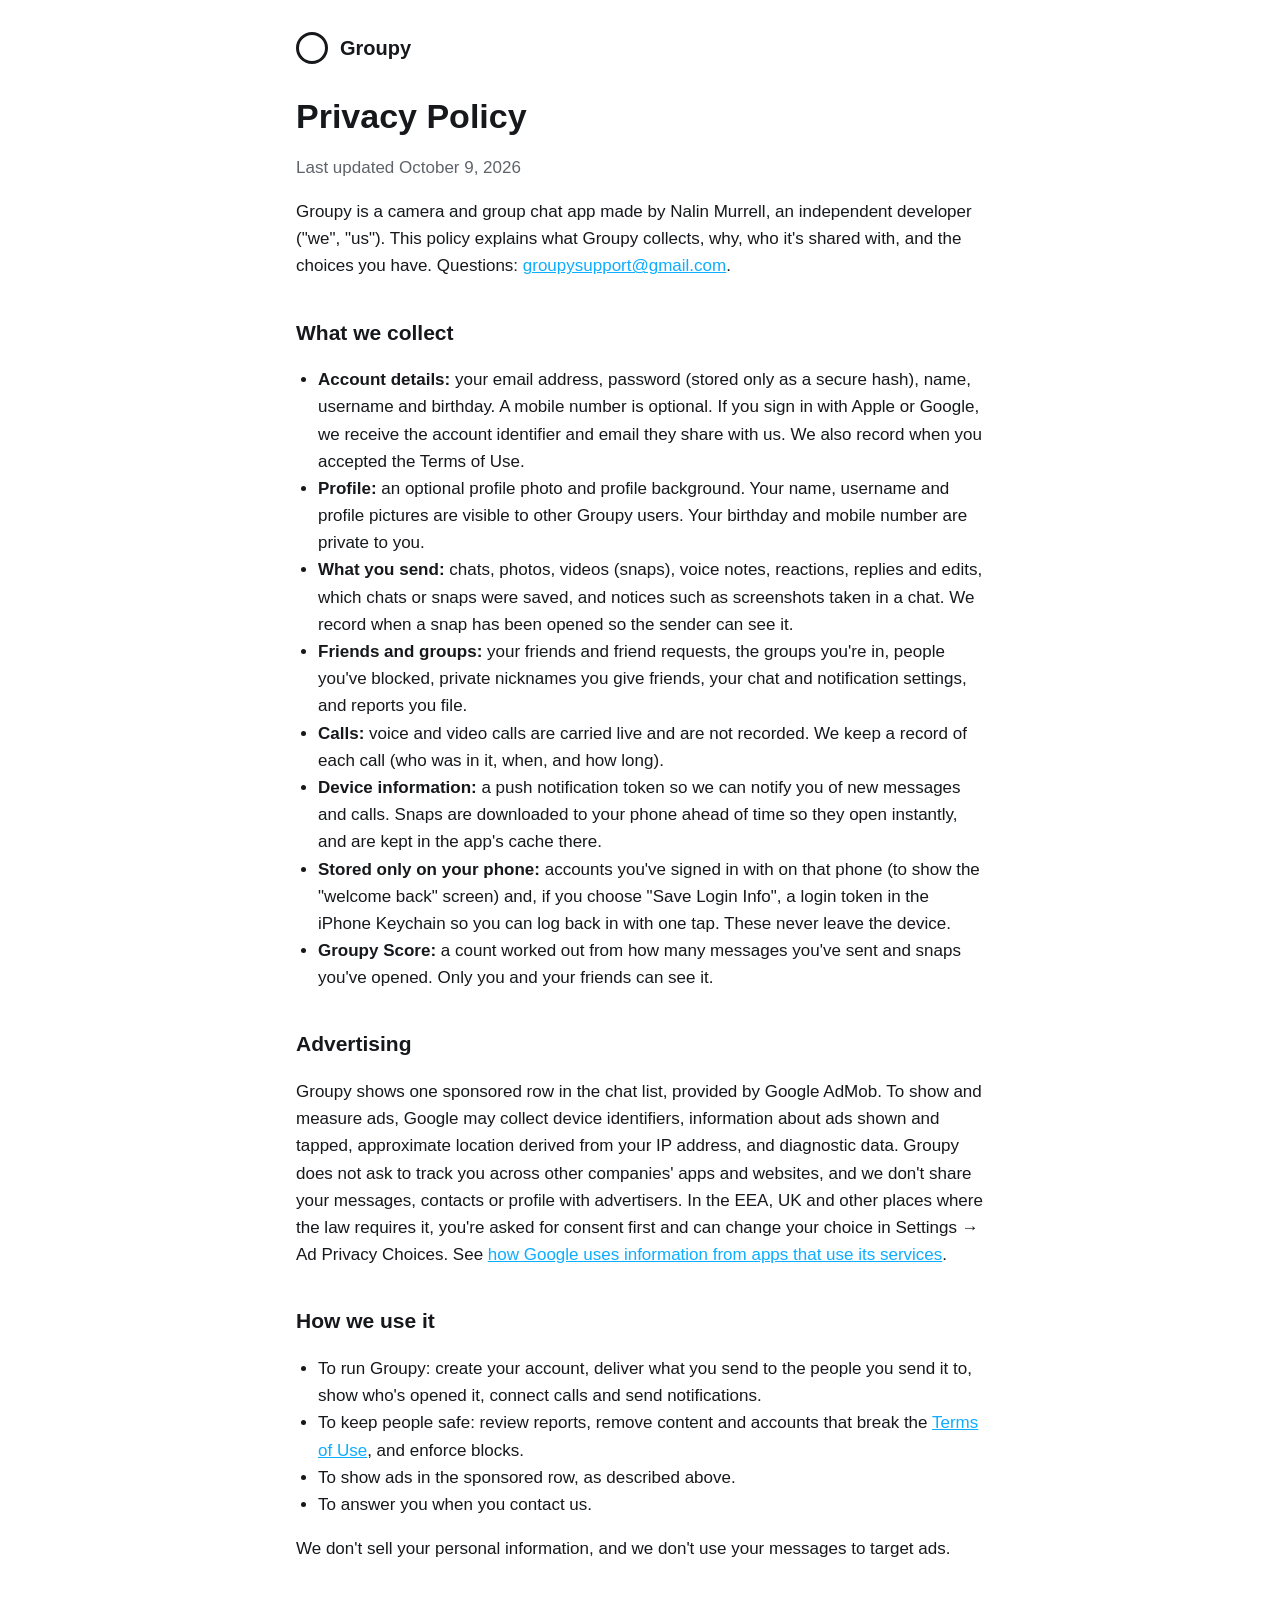
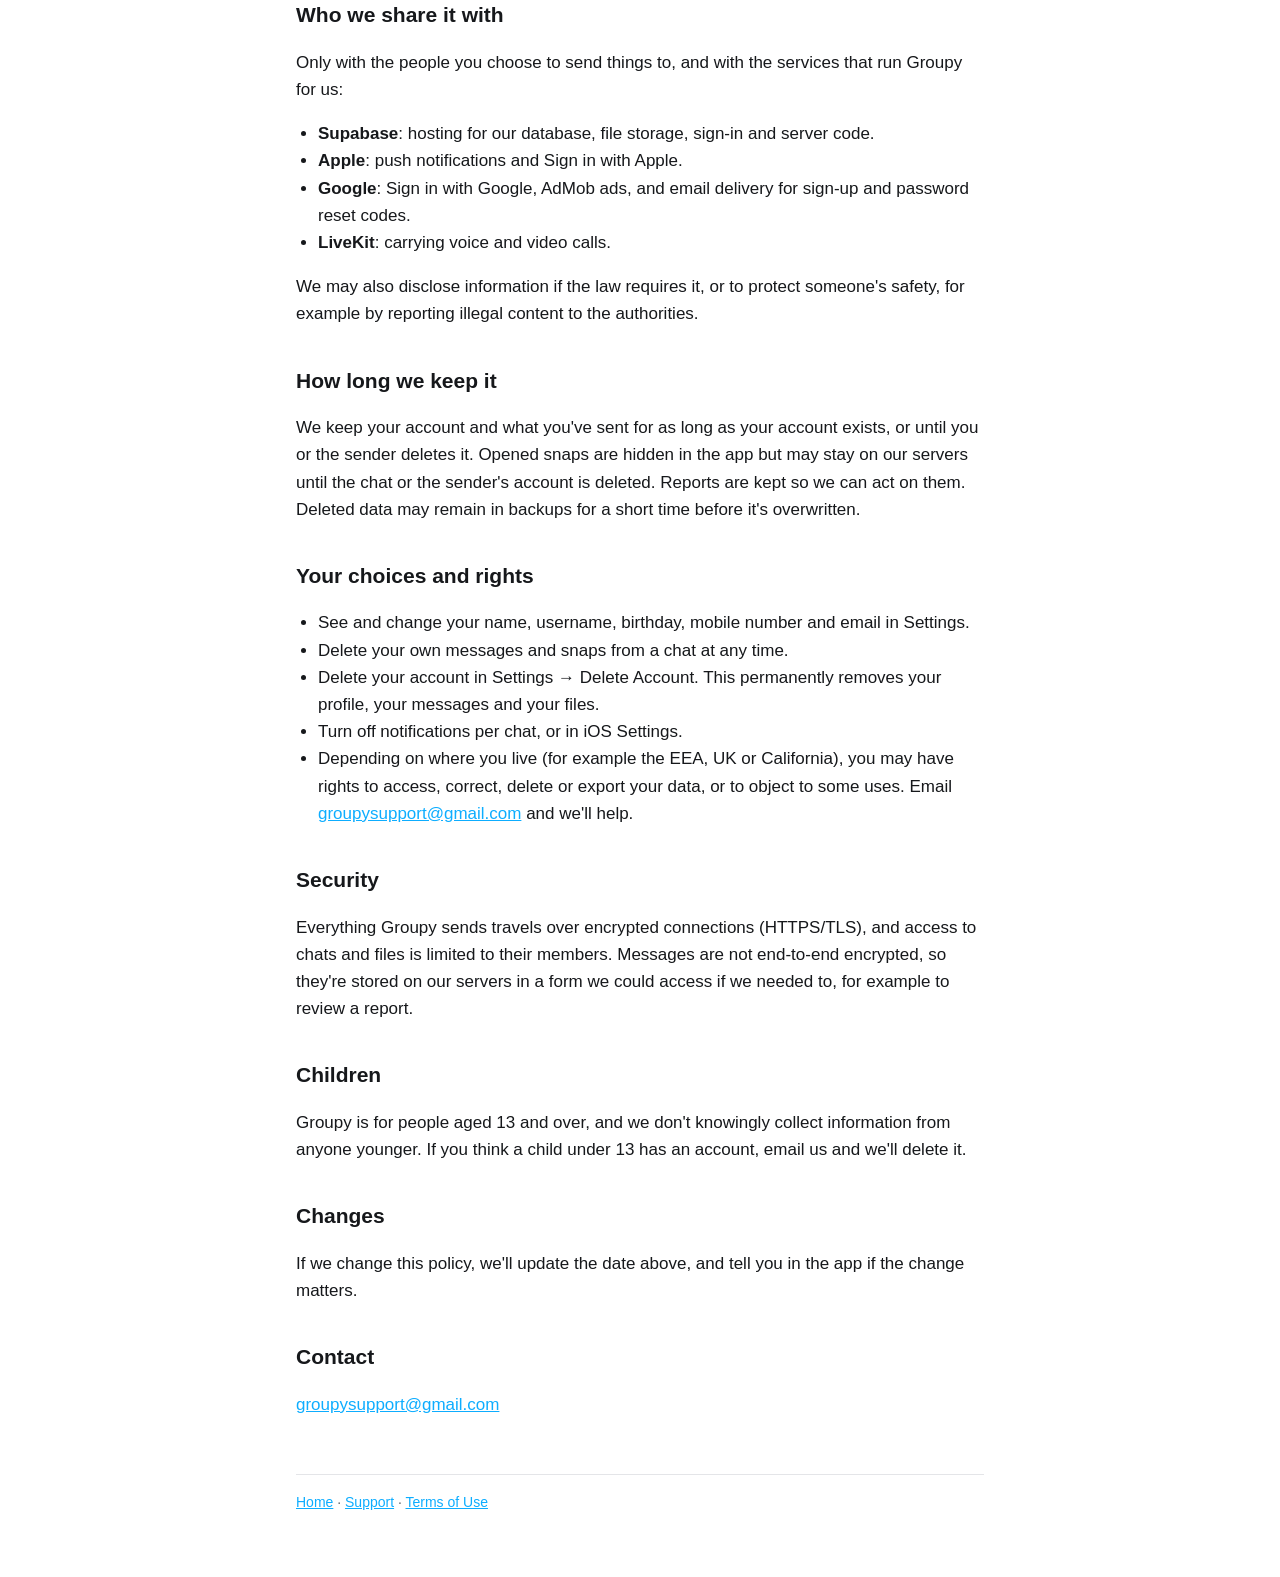
==== privacy.html @ 7a20a29b "Groupy website: home, privacy policy, support, terms, app-ads.txt" ====
<!doctype html>
<html lang="en">
<head>
<meta charset="utf-8">
<meta name="viewport" content="width=device-width, initial-scale=1">
<title>Groupy Privacy Policy</title>
<link rel="stylesheet" href="style.css">
</head>
<body>
<main>
<header class="site"><span class="mark"></span><a href="./">Groupy</a></header>

<h1>Privacy Policy</h1>
<p class="muted">Last updated October 9, 2026</p>

<p>Groupy is a camera and group chat app made by Nalin Murrell, an independent developer ("we", "us"). This policy explains what Groupy collects, why, who it's shared with, and the choices you have. Questions: <a href="mailto:groupysupport@gmail.com">groupysupport@gmail.com</a>.</p>

<h2>What we collect</h2>
<ul>
<li><strong>Account details:</strong> your email address, password (stored only as a secure hash), name, username and birthday. A mobile number is optional. If you sign in with Apple or Google, we receive the account identifier and email they share with us. We also record when you accepted the Terms of Use.</li>
<li><strong>Profile:</strong> an optional profile photo and profile background. Your name, username and profile pictures are visible to other Groupy users. Your birthday and mobile number are private to you.</li>
<li><strong>What you send:</strong> chats, photos, videos (snaps), voice notes, reactions, replies and edits, which chats or snaps were saved, and notices such as screenshots taken in a chat. We record when a snap has been opened so the sender can see it.</li>
<li><strong>Friends and groups:</strong> your friends and friend requests, the groups you're in, people you've blocked, private nicknames you give friends, your chat and notification settings, and reports you file.</li>
<li><strong>Calls:</strong> voice and video calls are carried live and are not recorded. We keep a record of each call (who was in it, when, and how long).</li>
<li><strong>Device information:</strong> a push notification token so we can notify you of new messages and calls. Snaps are downloaded to your phone ahead of time so they open instantly, and are kept in the app's cache there.</li>
<li><strong>Stored only on your phone:</strong> accounts you've signed in with on that phone (to show the "welcome back" screen) and, if you choose "Save Login Info", a login token in the iPhone Keychain so you can log back in with one tap. These never leave the device.</li>
<li><strong>Groupy Score:</strong> a count worked out from how many messages you've sent and snaps you've opened. Only you and your friends can see it.</li>
</ul>

<h2>Advertising</h2>
<p>Groupy shows one sponsored row in the chat list, provided by Google AdMob. To show and measure ads, Google may collect device identifiers, information about ads shown and tapped, approximate location derived from your IP address, and diagnostic data. Groupy does not ask to track you across other companies' apps and websites, and we don't share your messages, contacts or profile with advertisers. In the EEA, UK and other places where the law requires it, you're asked for consent first and can change your choice in Settings → Ad Privacy Choices. See <a href="https://policies.google.com/technologies/partner-sites">how Google uses information from apps that use its services</a>.</p>

<h2>How we use it</h2>
<ul>
<li>To run Groupy: create your account, deliver what you send to the people you send it to, show who's opened it, connect calls and send notifications.</li>
<li>To keep people safe: review reports, remove content and accounts that break the <a href="terms.html">Terms of Use</a>, and enforce blocks.</li>
<li>To show ads in the sponsored row, as described above.</li>
<li>To answer you when you contact us.</li>
</ul>
<p>We don't sell your personal information, and we don't use your messages to target ads.</p>

<h2>Who we share it with</h2>
<p>Only with the people you choose to send things to, and with the services that run Groupy for us:</p>
<ul>
<li><strong>Supabase</strong>: hosting for our database, file storage, sign-in and server code.</li>
<li><strong>Apple</strong>: push notifications and Sign in with Apple.</li>
<li><strong>Google</strong>: Sign in with Google, AdMob ads, and email delivery for sign-up and password reset codes.</li>
<li><strong>LiveKit</strong>: carrying voice and video calls.</li>
</ul>
<p>We may also disclose information if the law requires it, or to protect someone's safety, for example by reporting illegal content to the authorities.</p>

<h2>How long we keep it</h2>
<p>We keep your account and what you've sent for as long as your account exists, or until you or the sender deletes it. Opened snaps are hidden in the app but may stay on our servers until the chat or the sender's account is deleted. Reports are kept so we can act on them. Deleted data may remain in backups for a short time before it's overwritten.</p>

<h2>Your choices and rights</h2>
<ul>
<li>See and change your name, username, birthday, mobile number and email in Settings.</li>
<li>Delete your own messages and snaps from a chat at any time.</li>
<li>Delete your account in Settings → Delete Account. This permanently removes your profile, your messages and your files.</li>
<li>Turn off notifications per chat, or in iOS Settings.</li>
<li>Depending on where you live (for example the EEA, UK or California), you may have rights to access, correct, delete or export your data, or to object to some uses. Email <a href="mailto:groupysupport@gmail.com">groupysupport@gmail.com</a> and we'll help.</li>
</ul>

<h2>Security</h2>
<p>Everything Groupy sends travels over encrypted connections (HTTPS/TLS), and access to chats and files is limited to their members. Messages are not end-to-end encrypted, so they're stored on our servers in a form we could access if we needed to, for example to review a report.</p>

<h2>Children</h2>
<p>Groupy is for people aged 13 and over, and we don't knowingly collect information from anyone younger. If you think a child under 13 has an account, email us and we'll delete it.</p>

<h2>Changes</h2>
<p>If we change this policy, we'll update the date above, and tell you in the app if the change matters.</p>

<h2>Contact</h2>
<p><a href="mailto:groupysupport@gmail.com">groupysupport@gmail.com</a></p>

<footer><a href="./">Home</a> · <a href="support.html">Support</a> · <a href="terms.html">Terms of Use</a></footer>
</main>
</body>
</html>
---- style.css ----
:root { --bg: #ffffff; --ink: #16181b; --muted: #5f646b; --rule: #e4e5e8; --accent: #0dadff; }
@media (prefers-color-scheme: dark) { :root { --bg: #0b0b0c; --ink: #f2f3f5; --muted: #9a9fa6; --rule: #26282c; --accent: #3cbcff; } }
* { box-sizing: border-box; }
body { margin: 0; background: var(--bg); color: var(--ink); font: 17px/1.6 -apple-system, BlinkMacSystemFont, "Segoe UI", Roboto, sans-serif; }
main { max-width: 720px; margin: 0 auto; padding: 32px 16px 64px; }
header.site { display: flex; align-items: center; gap: 12px; margin-bottom: 32px; }
header.site a { color: inherit; text-decoration: none; font-weight: 700; font-size: 20px; }
.mark { width: 32px; height: 32px; border-radius: 50%; border: 3px solid var(--ink); display: inline-block; }
h1 { font-size: 34px; line-height: 1.2; margin: 0 0 8px; }
h2 { font-size: 21px; margin: 36px 0 8px; }
p, li { color: var(--ink); }
.muted { color: var(--muted); }
a { color: var(--accent); }
ul { padding-left: 22px; }
nav.links { display: flex; flex-wrap: wrap; gap: 16px; margin-top: 24px; }
footer { margin-top: 56px; padding-top: 16px; border-top: 1px solid var(--rule); color: var(--muted); font-size: 14px; }
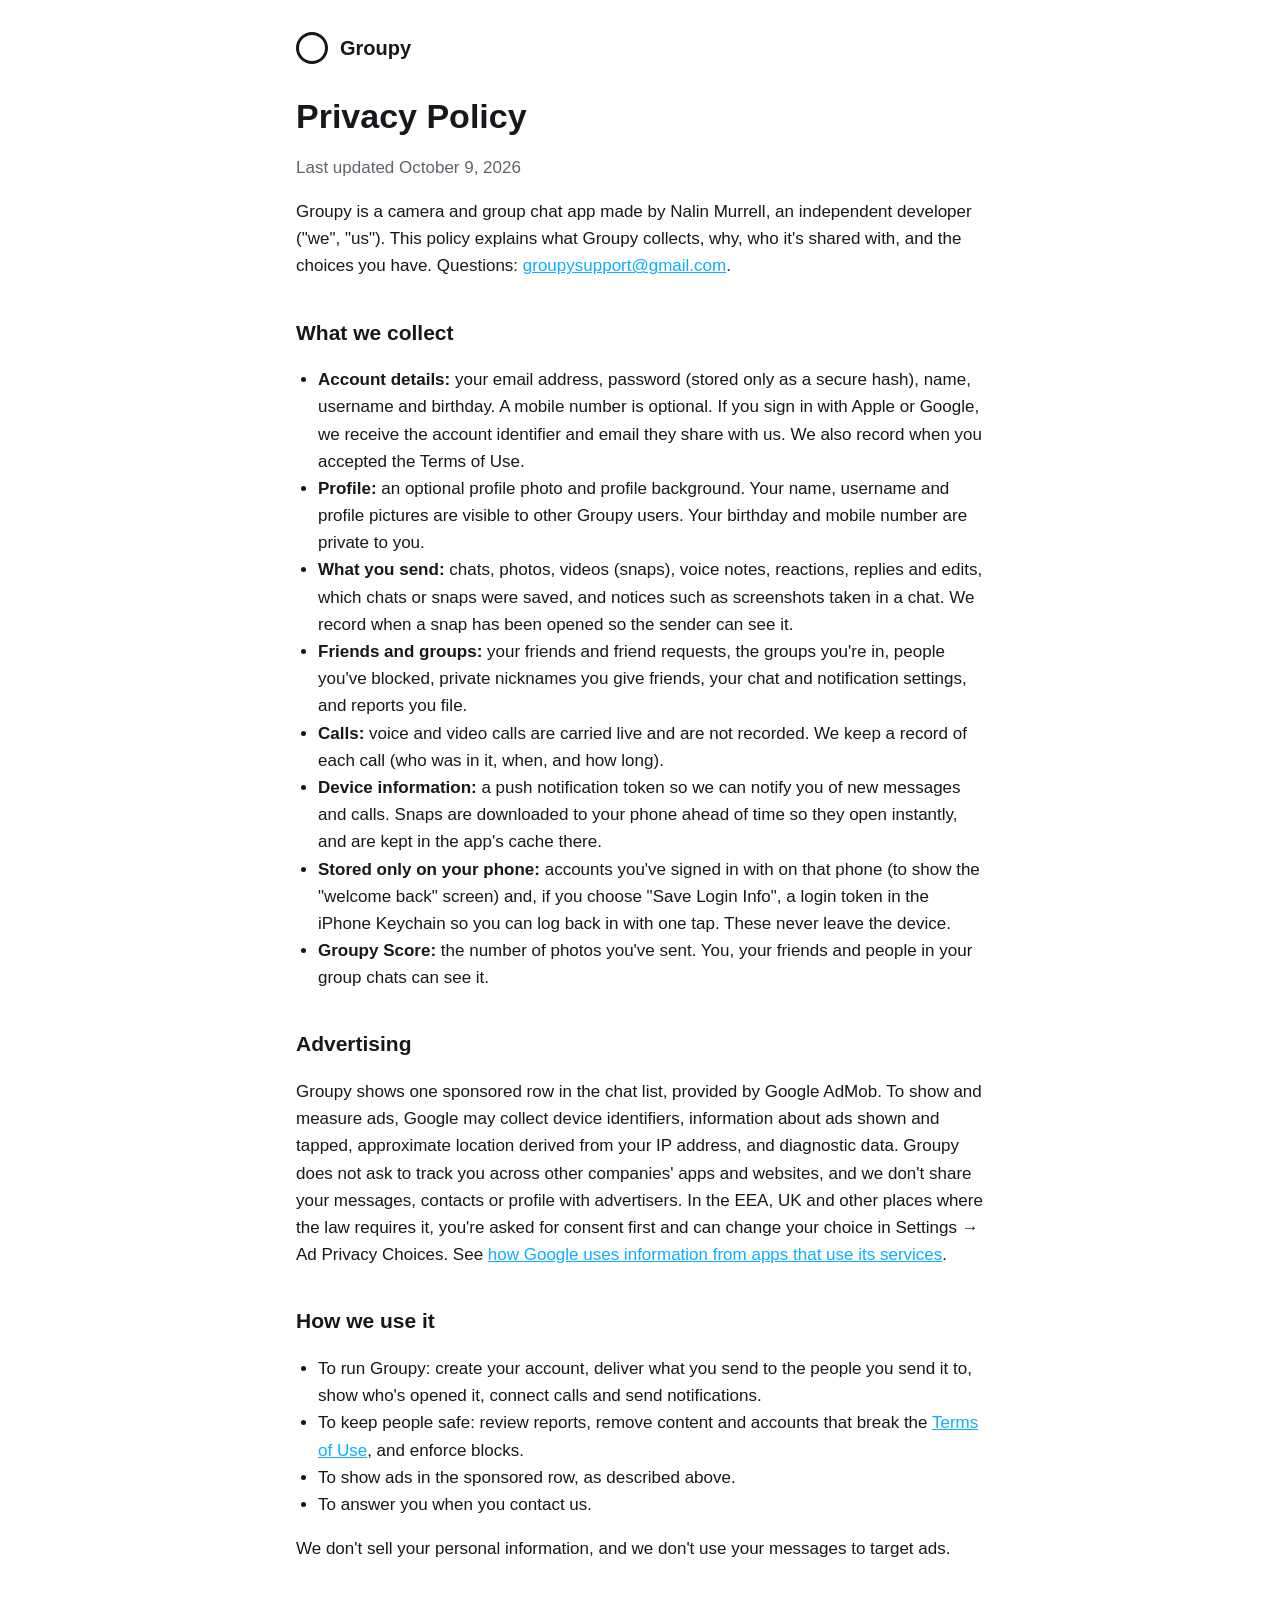
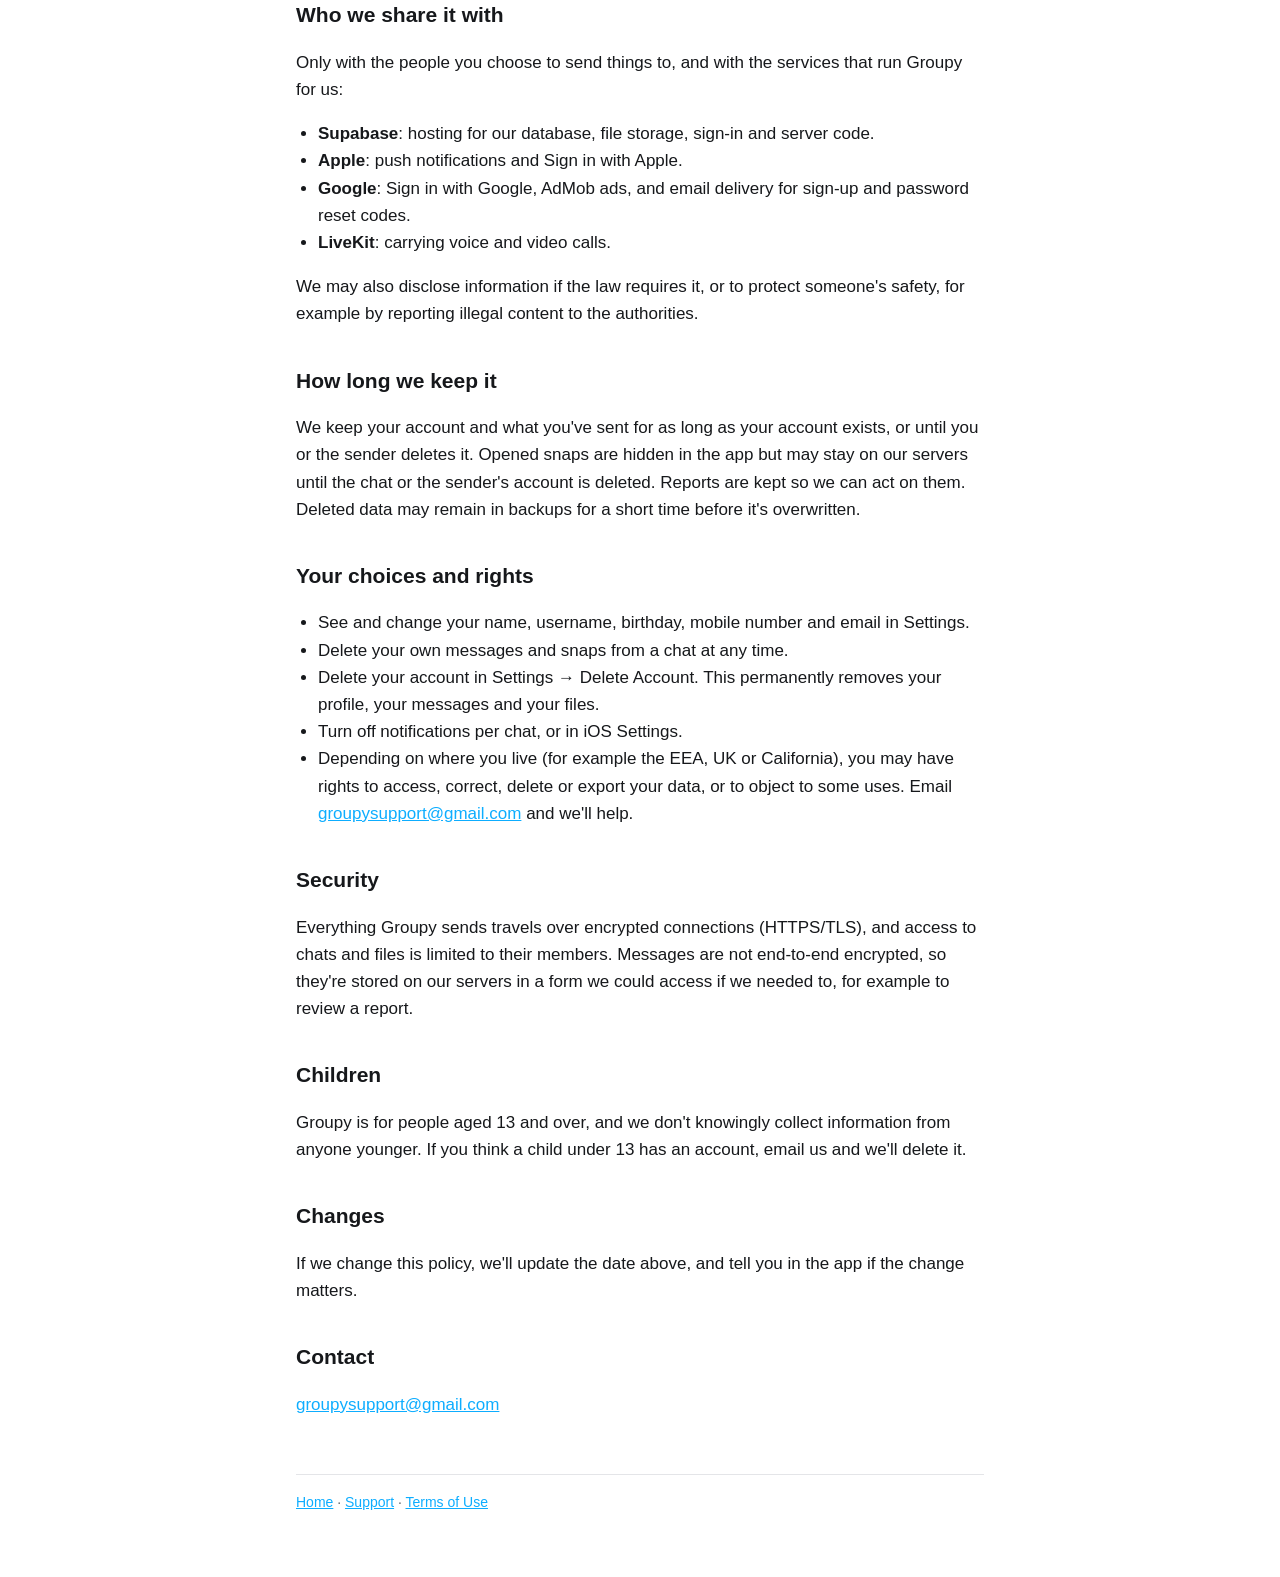
==== commit bbc61750: "Privacy: Groupy Score is photos sent, visible to friends and group members" ====
--- a/privacy.html
+++ b/privacy.html
@@ -24,7 +24,7 @@
 <li><strong>Calls:</strong> voice and video calls are carried live and are not recorded. We keep a record of each call (who was in it, when, and how long).</li>
 <li><strong>Device information:</strong> a push notification token so we can notify you of new messages and calls. Snaps are downloaded to your phone ahead of time so they open instantly, and are kept in the app's cache there.</li>
 <li><strong>Stored only on your phone:</strong> accounts you've signed in with on that phone (to show the "welcome back" screen) and, if you choose "Save Login Info", a login token in the iPhone Keychain so you can log back in with one tap. These never leave the device.</li>
-<li><strong>Groupy Score:</strong> a count worked out from how many messages you've sent and snaps you've opened. Only you and your friends can see it.</li>
+<li><strong>Groupy Score:</strong> the number of photos you've sent. You, your friends and people in your group chats can see it.</li>
 </ul>
 
 <h2>Advertising</h2>
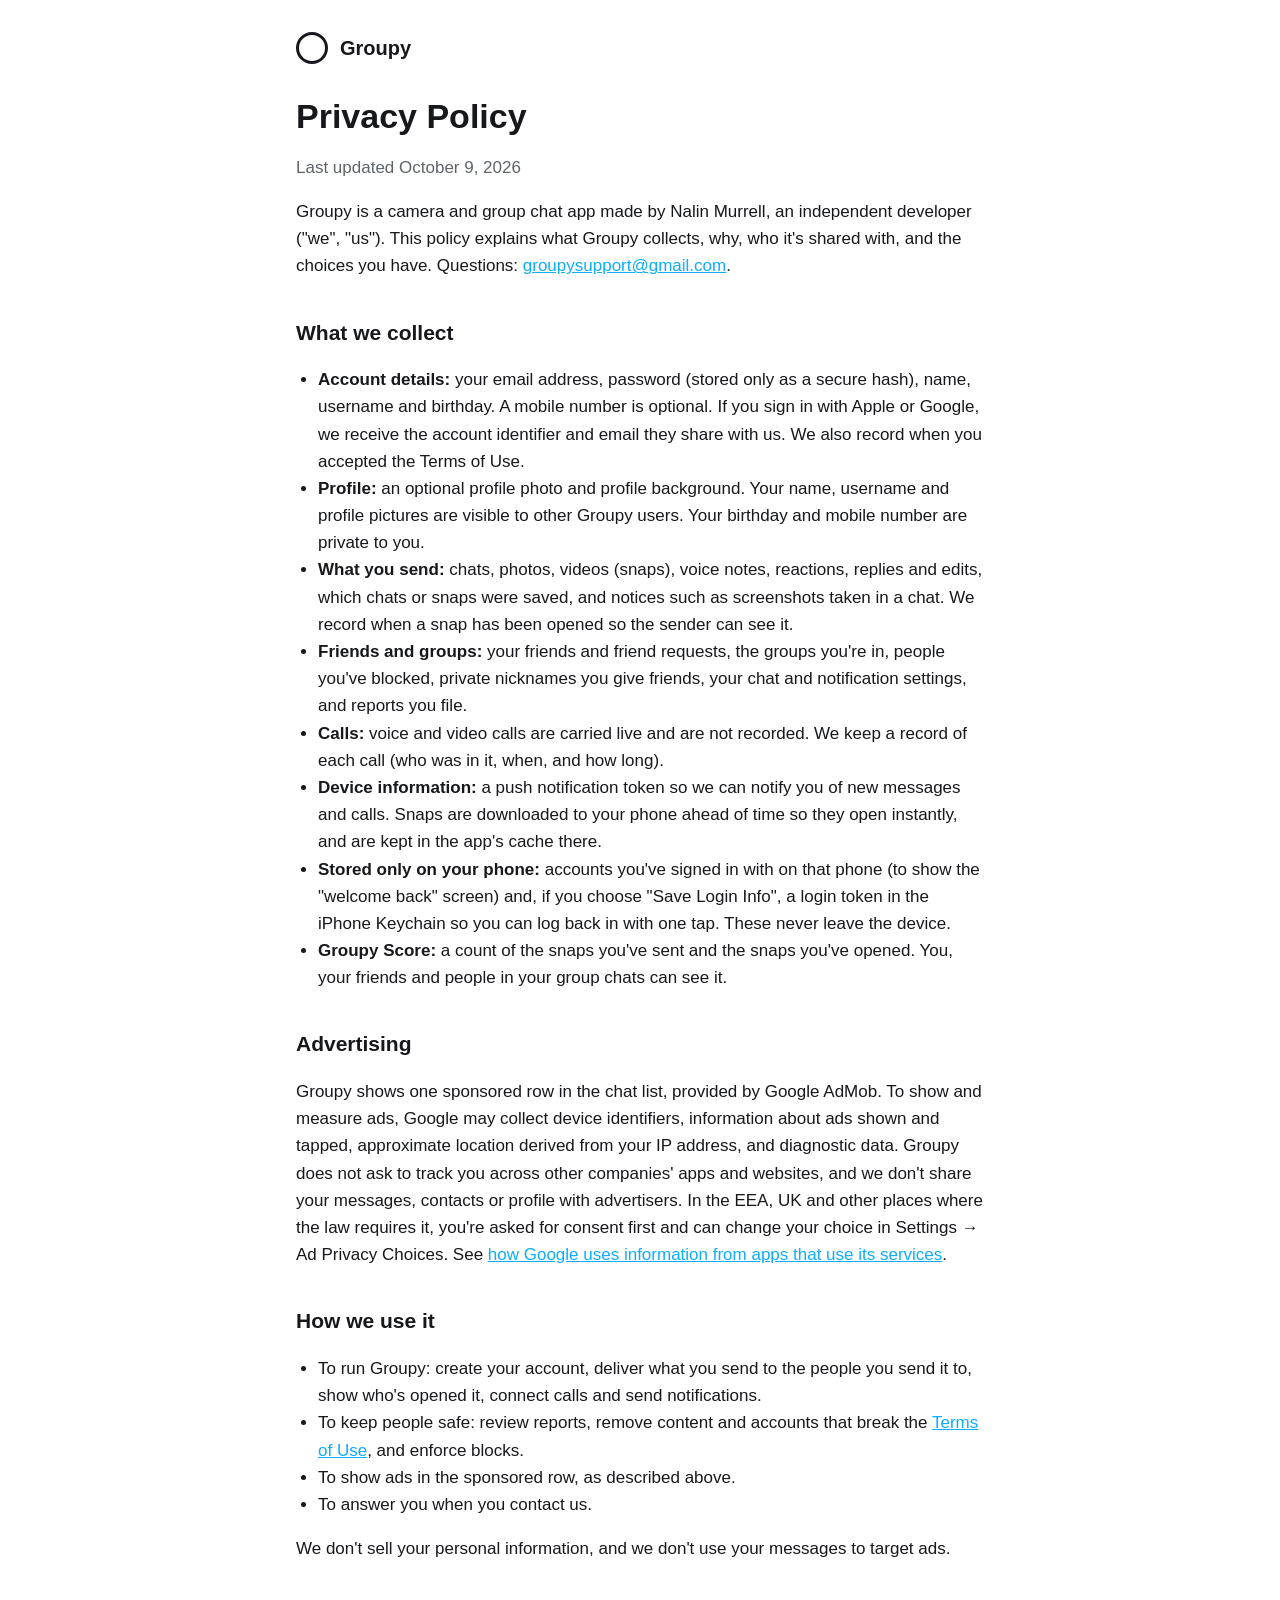
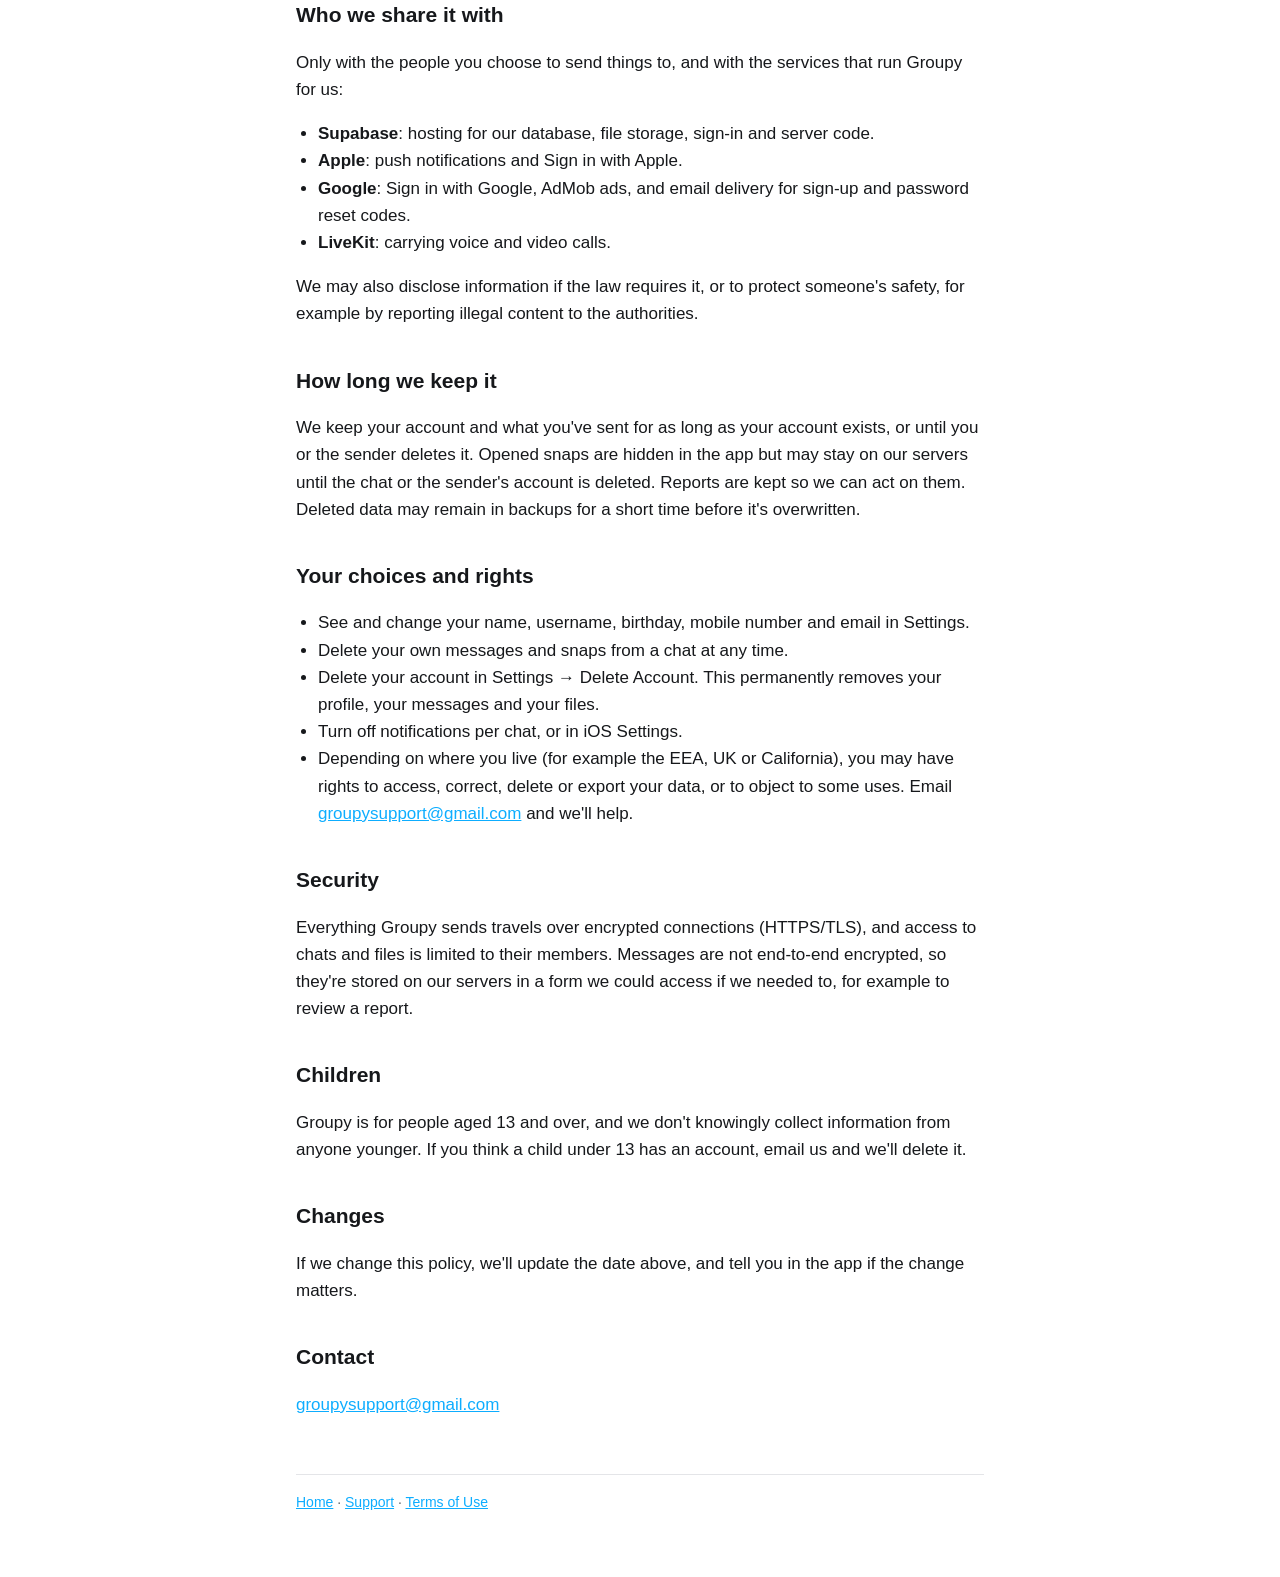
==== commit 5cd9a037: "Privacy: Groupy Score counts snaps sent and opened" ====
--- a/privacy.html
+++ b/privacy.html
@@ -24,7 +24,7 @@
 <li><strong>Calls:</strong> voice and video calls are carried live and are not recorded. We keep a record of each call (who was in it, when, and how long).</li>
 <li><strong>Device information:</strong> a push notification token so we can notify you of new messages and calls. Snaps are downloaded to your phone ahead of time so they open instantly, and are kept in the app's cache there.</li>
 <li><strong>Stored only on your phone:</strong> accounts you've signed in with on that phone (to show the "welcome back" screen) and, if you choose "Save Login Info", a login token in the iPhone Keychain so you can log back in with one tap. These never leave the device.</li>
-<li><strong>Groupy Score:</strong> the number of photos you've sent. You, your friends and people in your group chats can see it.</li>
+<li><strong>Groupy Score:</strong> a count of the snaps you've sent and the snaps you've opened. You, your friends and people in your group chats can see it.</li>
 </ul>
 
 <h2>Advertising</h2>
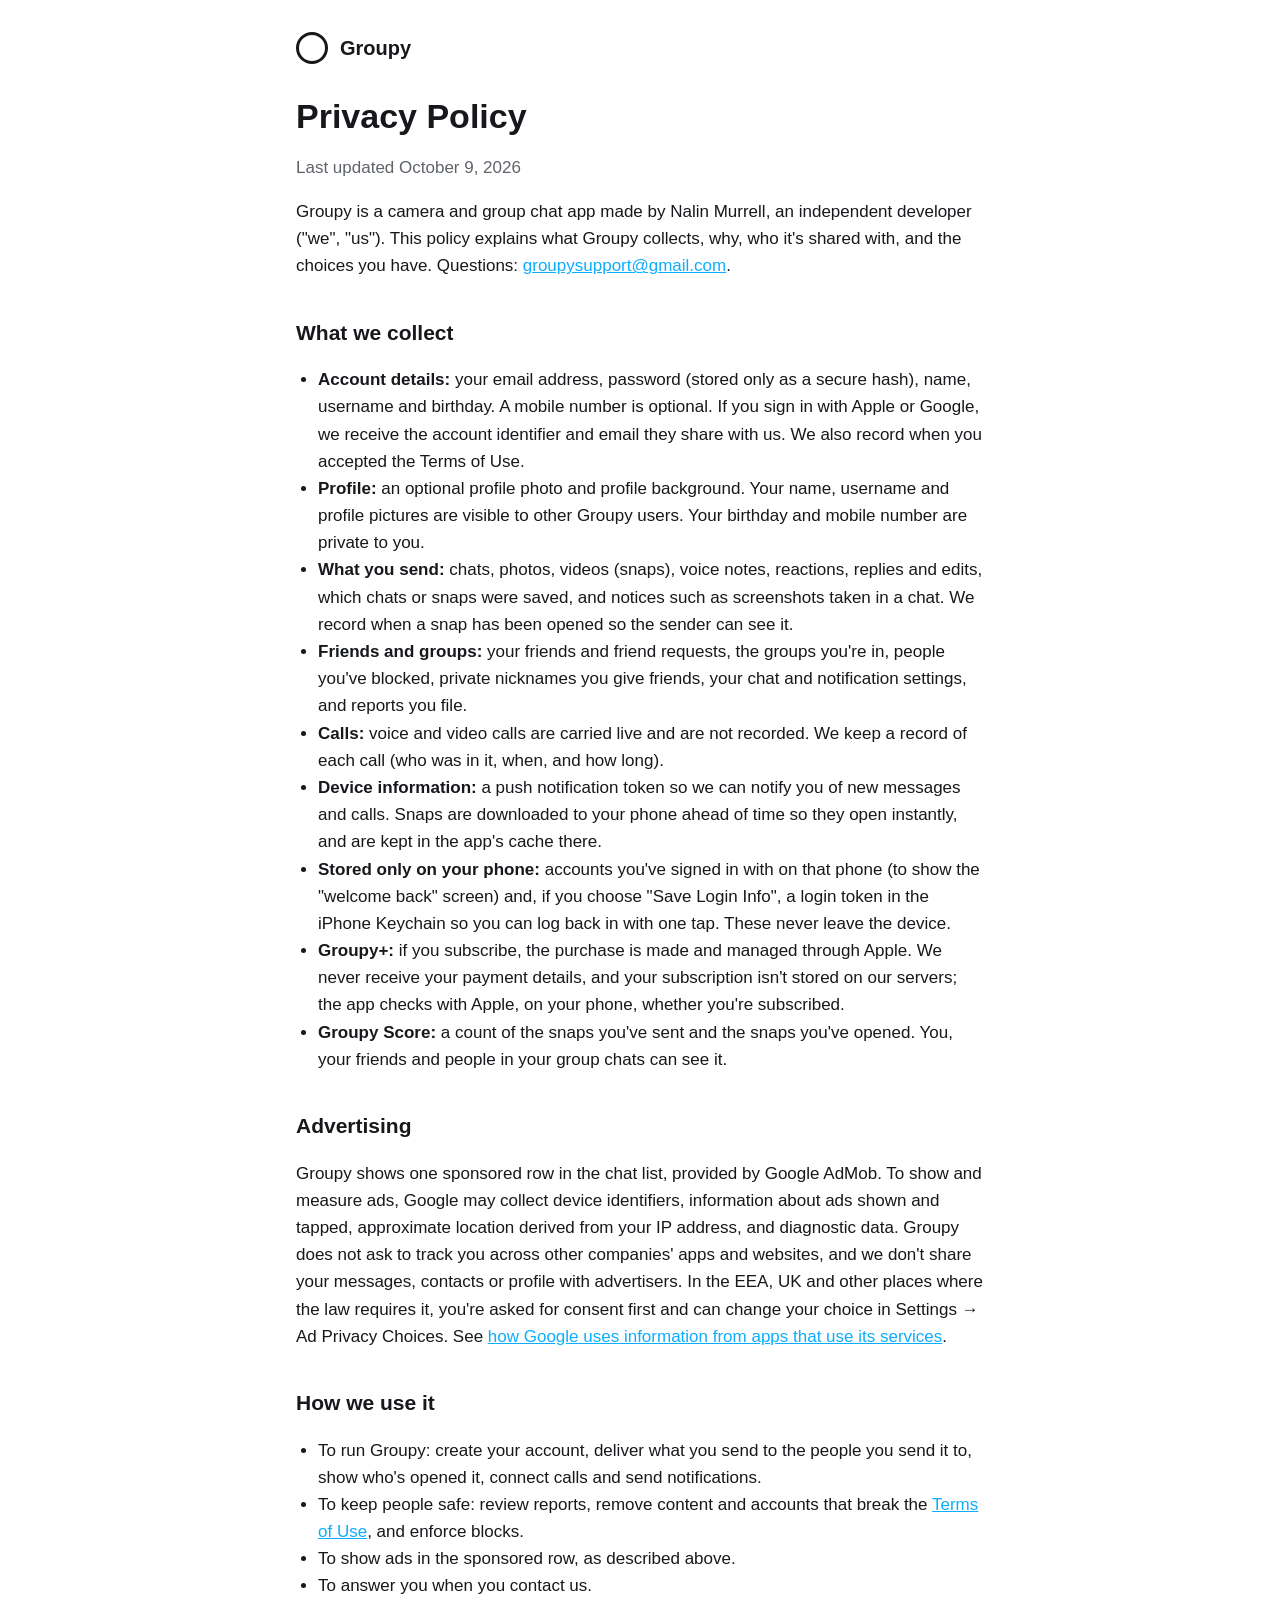
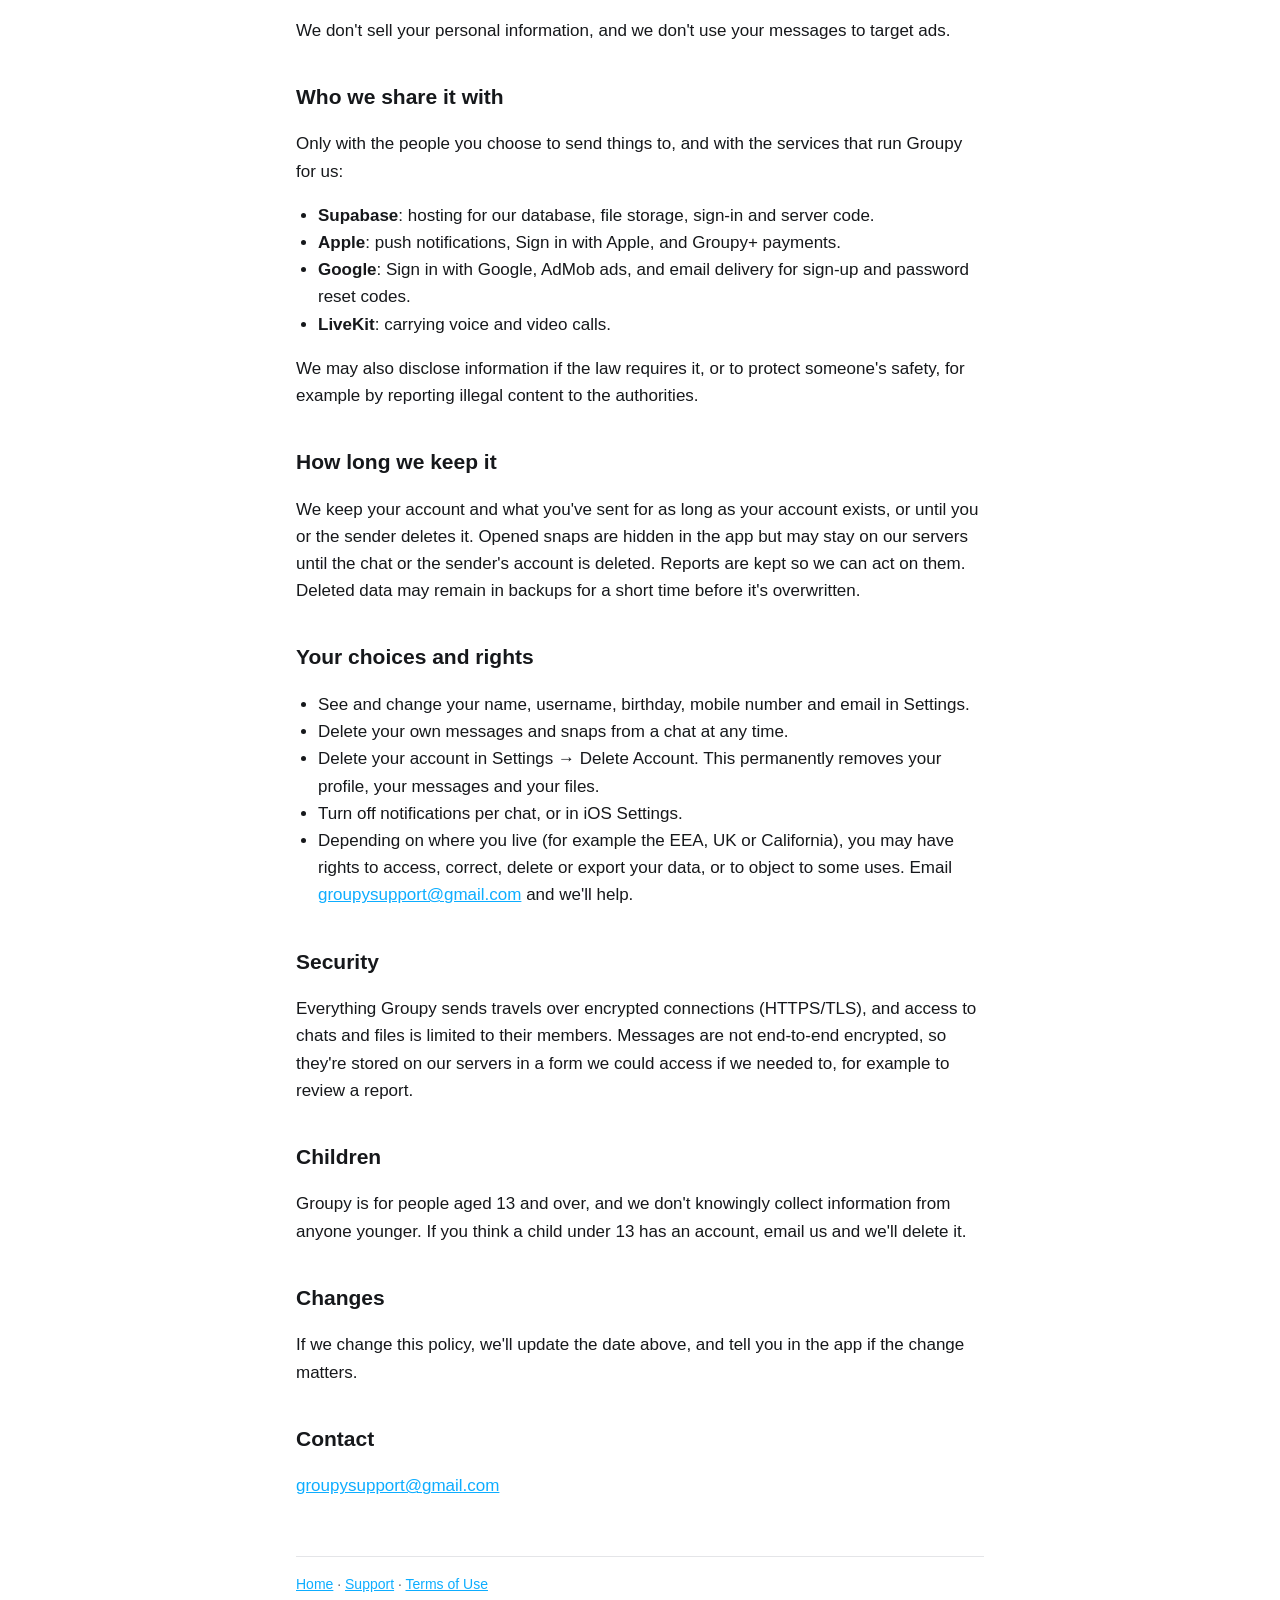
==== commit ac185d93: "Groupy+ subscription terms and privacy note" ====
--- a/privacy.html
+++ b/privacy.html
@@ -24,6 +24,7 @@
 <li><strong>Calls:</strong> voice and video calls are carried live and are not recorded. We keep a record of each call (who was in it, when, and how long).</li>
 <li><strong>Device information:</strong> a push notification token so we can notify you of new messages and calls. Snaps are downloaded to your phone ahead of time so they open instantly, and are kept in the app's cache there.</li>
 <li><strong>Stored only on your phone:</strong> accounts you've signed in with on that phone (to show the "welcome back" screen) and, if you choose "Save Login Info", a login token in the iPhone Keychain so you can log back in with one tap. These never leave the device.</li>
+<li><strong>Groupy+:</strong> if you subscribe, the purchase is made and managed through Apple. We never receive your payment details, and your subscription isn't stored on our servers; the app checks with Apple, on your phone, whether you're subscribed.</li>
 <li><strong>Groupy Score:</strong> a count of the snaps you've sent and the snaps you've opened. You, your friends and people in your group chats can see it.</li>
 </ul>
 
@@ -43,7 +44,7 @@
 <p>Only with the people you choose to send things to, and with the services that run Groupy for us:</p>
 <ul>
 <li><strong>Supabase</strong>: hosting for our database, file storage, sign-in and server code.</li>
-<li><strong>Apple</strong>: push notifications and Sign in with Apple.</li>
+<li><strong>Apple</strong>: push notifications, Sign in with Apple, and Groupy+ payments.</li>
 <li><strong>Google</strong>: Sign in with Google, AdMob ads, and email delivery for sign-up and password reset codes.</li>
 <li><strong>LiveKit</strong>: carrying voice and video calls.</li>
 </ul>
